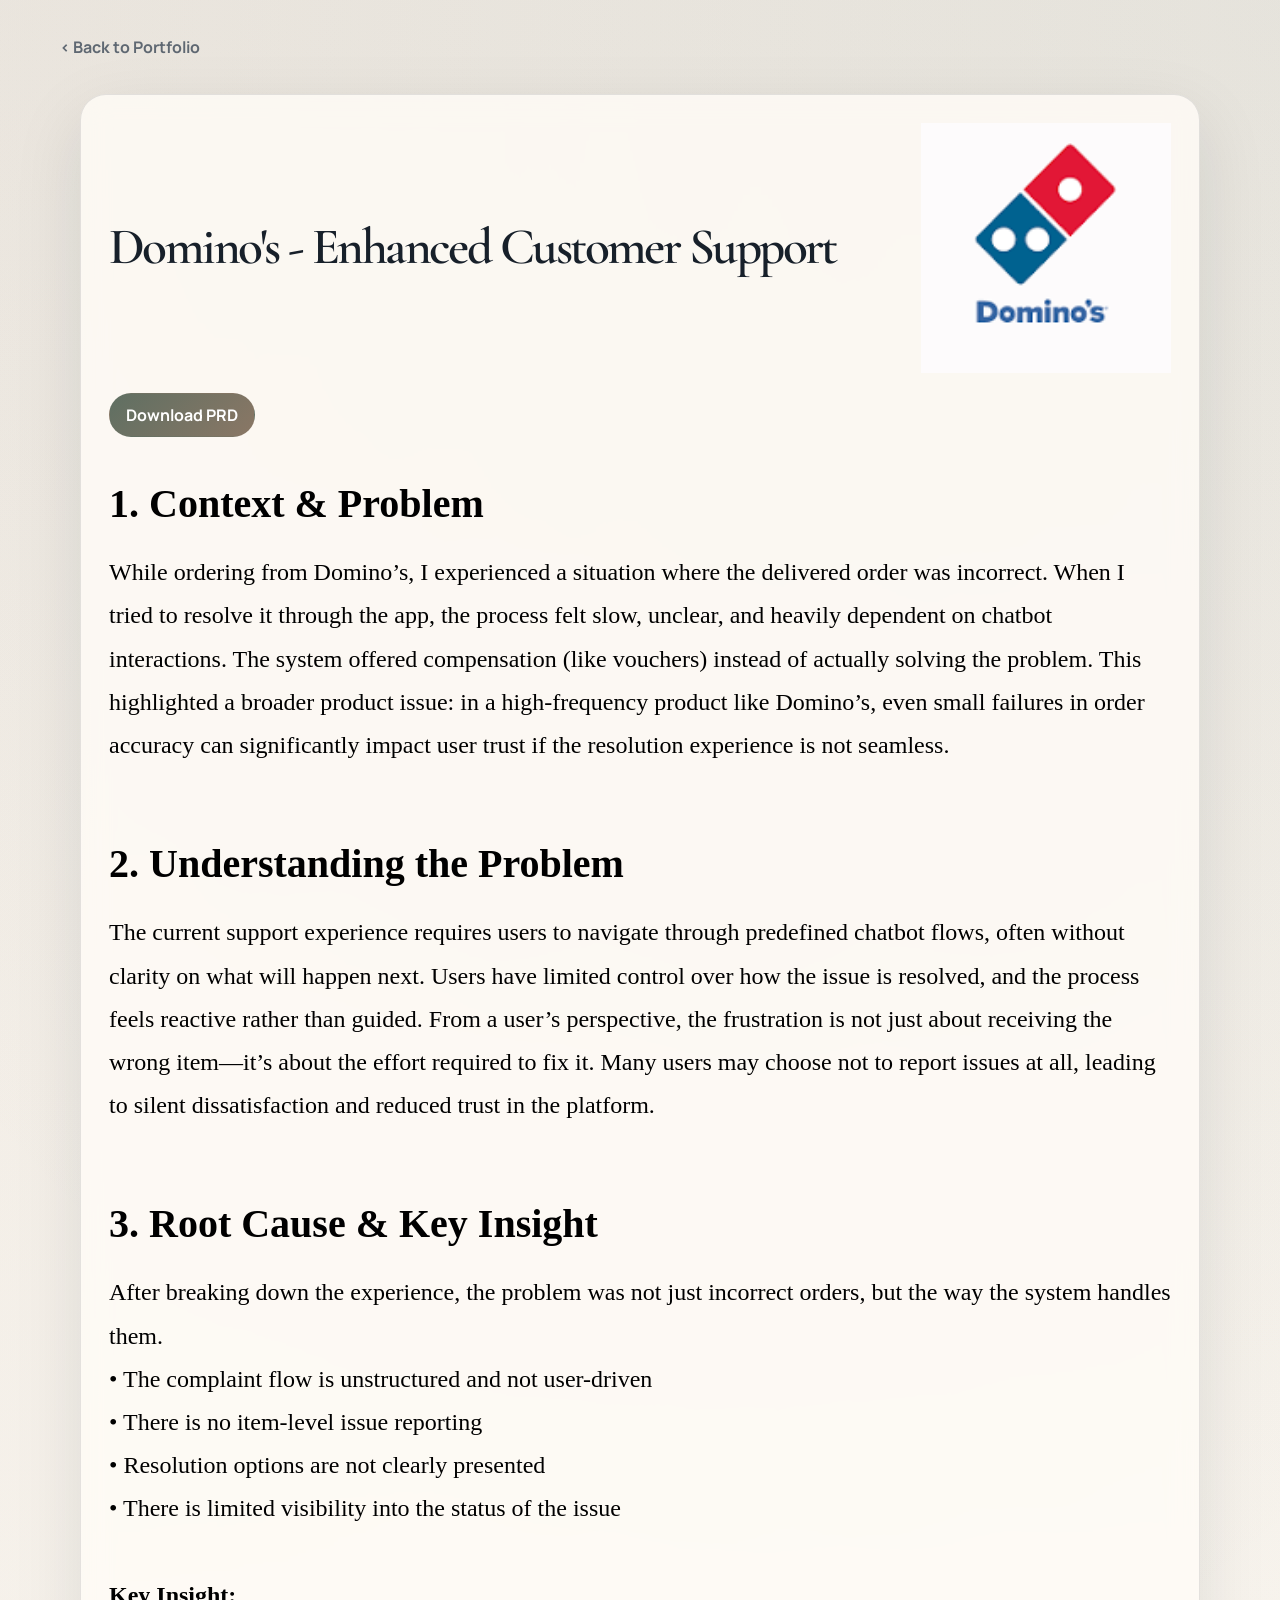
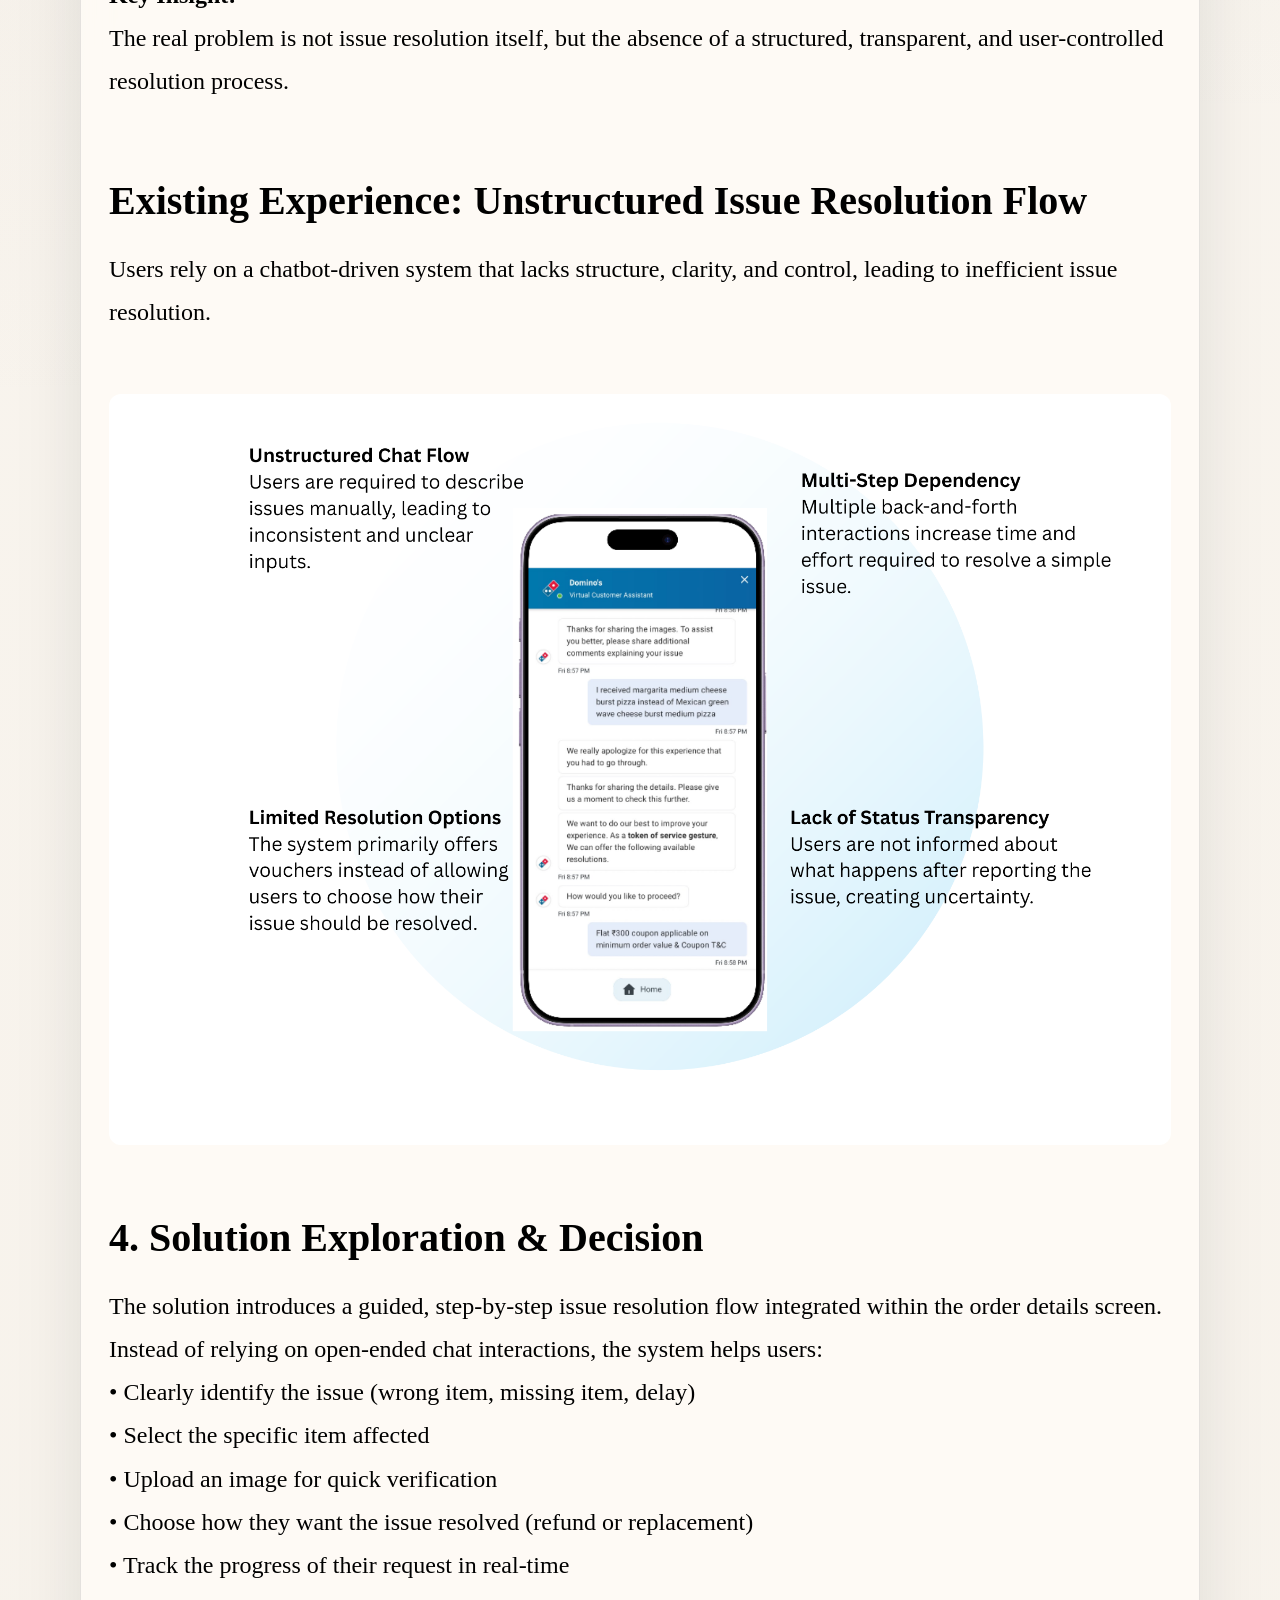
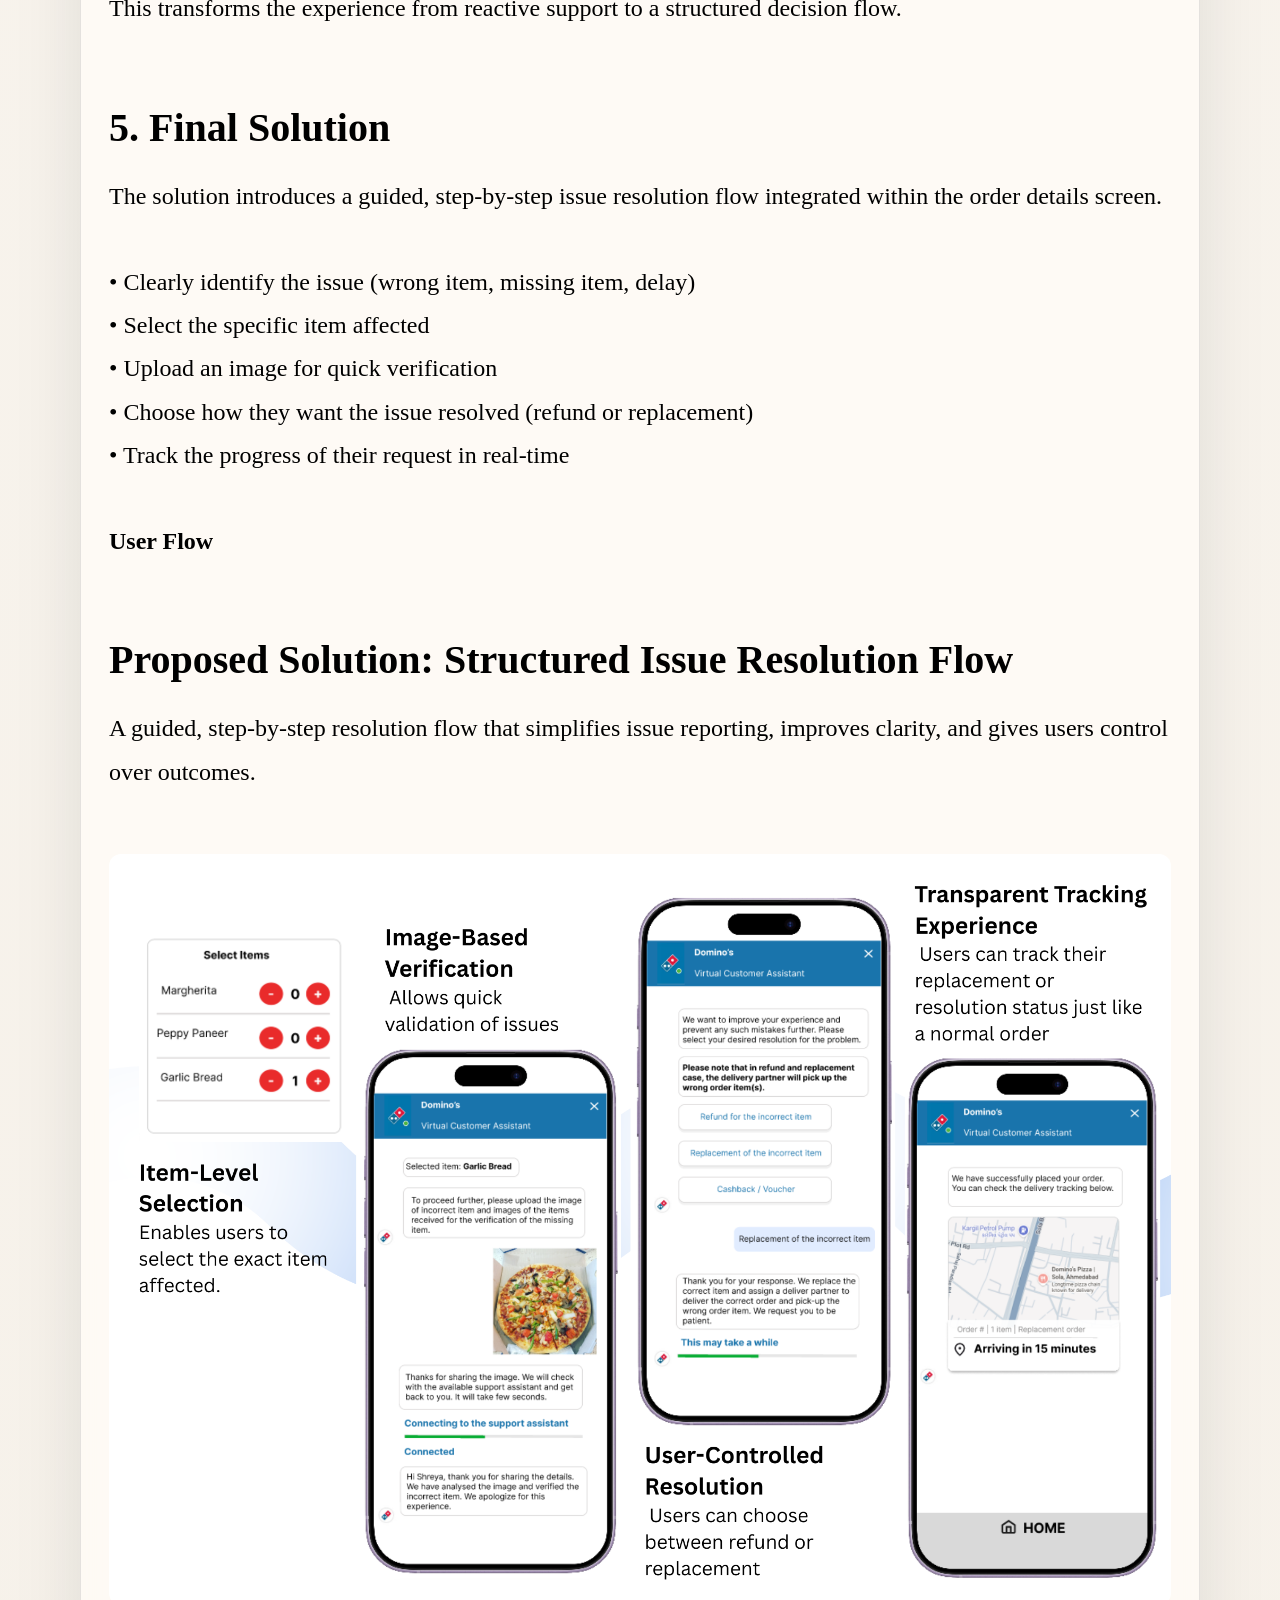
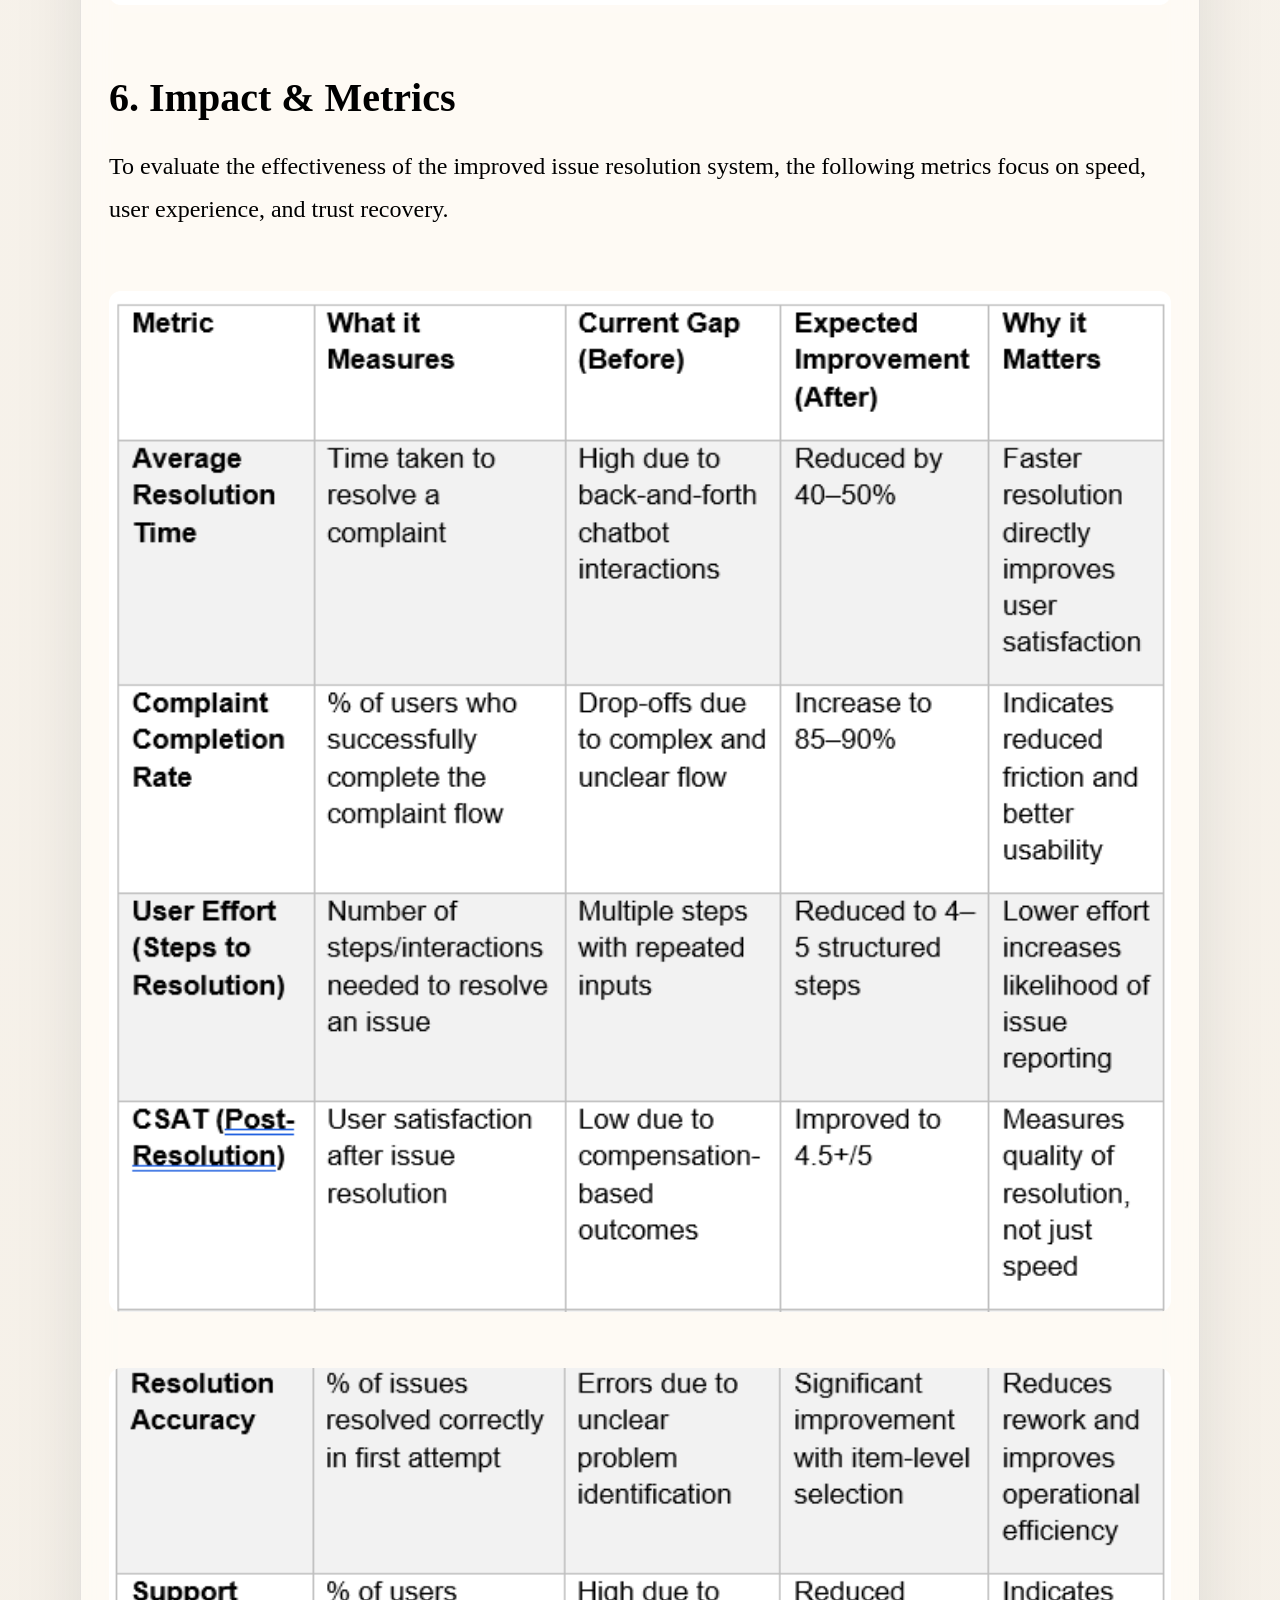
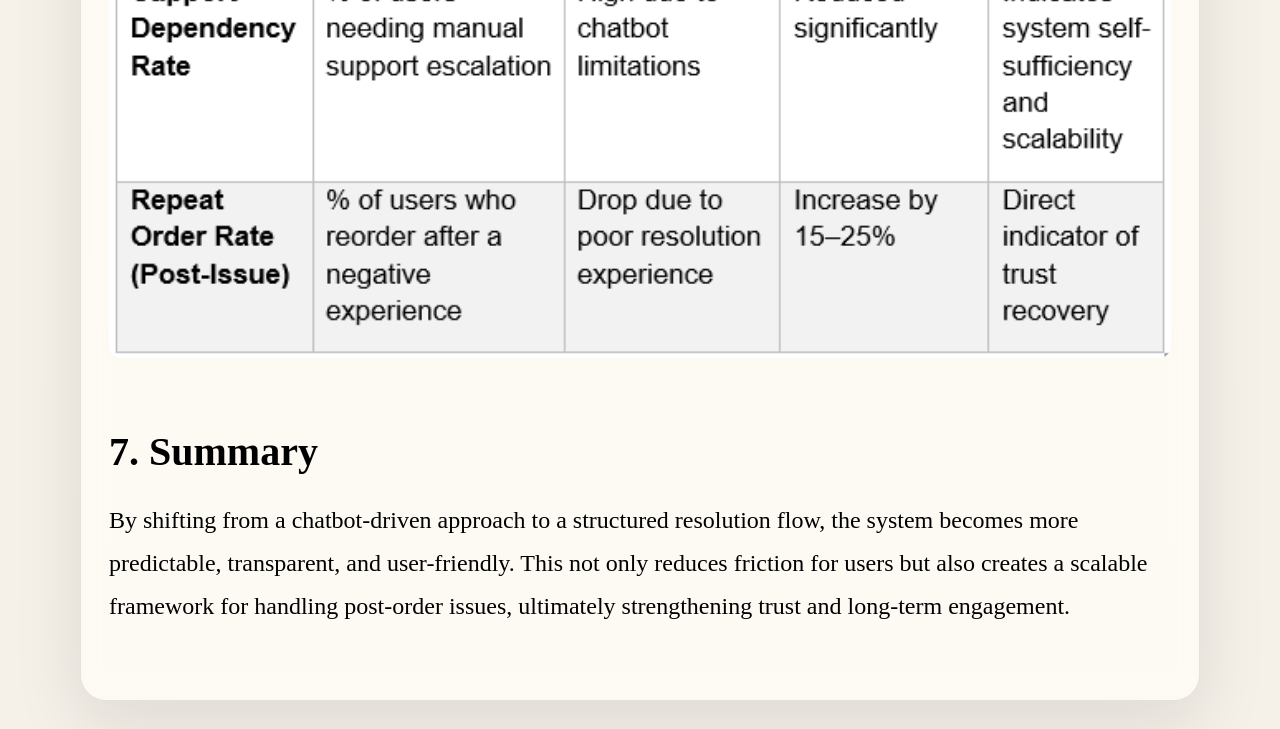
==== project.html @ b58e8860 "Add files via upload" ====
<!doctype html>
<html lang="en">
<head>
  <meta charset="UTF-8" />
  <meta name="viewport" content="width=device-width, initial-scale=1.0" />
  <meta name="description" content="Detailed project page for a portfolio project." />
  <title>Project Detail | Portfolio</title>
  <link rel="preconnect" href="https://fonts.googleapis.com">
  <link rel="preconnect" href="https://fonts.gstatic.com" crossorigin>
  <link href="https://fonts.googleapis.com/css2?family=Cormorant+Garamond:wght@500;600;700&family=Manrope:wght@400;500;600;700;800&display=swap" rel="stylesheet">
  <link rel="stylesheet" href="styles.css" />
</head>
<body class="detail-page">
  <header class="detail-header">
    <div class="container nav detail-nav">
      <a class="breadcrumb" href="index.html">&lt; Back to Portfolio</a>
    </div>
  </header>

  <main>
    <section class="detail-hero" id="detailHero">
      <div class="container detail-grid">
        <article class="detail-panel reveal">
          <div style="display:flex; align-items:center; justify-content:flex-start; gap:16px; flex-wrap:wrap;">
            <a id="detailGitHubTop" class="breadcrumb" href="#" target="_blank" rel="noreferrer" style="white-space:nowrap;">GitHub</a>
          </div>
          <div class="title-row">
            <h1 id="projectTitle">Project Title</h1>
            <img id="projectLogo" src="" alt="logo" />
          </div>
          <p class="detail-subtitle" id="projectSummary"></p>
          <div class="detail-image" id="projectImageWrap" aria-hidden="true"></div>
          <div class="detail-links">
            <a id="downloadPRD" class="primary" download>Download PRD</a>
          </div>
          <div id="caseStudyDraft" class="case-study-draft" hidden></div>

          <div class="detail-section">
            <h2>What It Delivered</h2>
            <ul class="detail-list" id="projectOutcomes"></ul>
          </div>

          <div class="detail-section">
            <div class="detail-links">
              <a id="detailDemo" class="primary" href="#" target="_blank" rel="noreferrer">Live Demo</a>
            </div>
          </div>
        </article>

        <aside class="detail-aside reveal">
          <div class="detail-sidebar-block">
            <p class="detail-label">Project Description</p>
            <p class="detail-subtitle" id="projectNotes"></p>
          </div>
          <div class="detail-sidebar-block">
            <p class="detail-label">Tech Stack</p>
            <div id="projectStack" class="detail-sidebar-list"></div>
          </div>
        </aside>
      </div>
    </section>
  </main>

  <div id="imageLightbox" class="lightbox" aria-hidden="true">
    <button class="lightbox-close" id="lightboxClose" type="button" aria-label="Close image viewer">×</button>
    <button class="lightbox-arrow lightbox-prev" id="lightboxPrev" type="button" aria-label="Previous image">‹</button>
    <figure class="lightbox-frame" id="lightboxFrame"></figure>
    <button class="lightbox-arrow lightbox-next" id="lightboxNext" type="button" aria-label="Next image">›</button>
  </div>

  <script src="data.js"></script>
  <script src="project-detail.js"></script>
</body>
</html>
---- styles.css ----
:root {
  --bg: #f5f0e8;
  --bg-alt: #ebe4d8;
  --panel: rgba(255, 252, 247, 0.82);
  --panel-solid: #fffdf9;
  --text: #17202a;
  --muted: #5f6872;
  --line: rgba(23, 32, 42, 0.11);
  --accent: #5f6f62;
  --accent-2: #8a7765;
  --accent-soft: rgba(95, 111, 98, 0.10);
  --shadow: 0 24px 70px rgba(23, 32, 42, 0.10);
  --radius: 26px;
  --radius-sm: 18px;
}

* {
  box-sizing: border-box;
}

html {
  scroll-behavior: smooth;
}

body {
  margin: 0;
  font-family: "Manrope", system-ui, sans-serif;
  color: var(--text);
  background:
    radial-gradient(circle at top left, rgba(138, 119, 101, 0.10), transparent 28%),
    radial-gradient(circle at top right, rgba(95, 111, 98, 0.10), transparent 24%),
    linear-gradient(180deg, #f9f5ef 0%, var(--bg) 100%);
}

a {
  color: inherit;
  text-decoration: none;
}

img {
  display: block;
  max-width: 100%;
}

.container {
  width: min(1160px, calc(100% - 32px));
  margin: 0 auto;
}

.narrow {
  width: min(900px, calc(100% - 32px));
}

.section {
  padding: 92px 0;
}

.alt {
  background:
    linear-gradient(180deg, rgba(255, 255, 255, 0.22), rgba(255, 255, 255, 0)),
    linear-gradient(180deg, rgba(95, 111, 98, 0.05), rgba(138, 119, 101, 0.04));
  border-top: 1px solid var(--line);
  border-bottom: 1px solid var(--line);
}

.site-header {
  position: sticky;
  top: 0;
  z-index: 20;
  backdrop-filter: blur(18px);
  background: rgba(250, 246, 240, 0.76);
  border-bottom: 1px solid var(--line);
}

.nav {
  display: flex;
  align-items: center;
  gap: 14px;
  min-height: 74px;
  position: relative;
}

.site-nav {
  display: flex;
  align-items: center;
  justify-content: flex-start;
  gap: 22px;
  color: var(--muted);
  font-size: 0.95rem;
  margin-right: auto;
}

.site-nav a:hover,
.text-link:hover,
.project-collection-cta:hover {
  color: var(--accent);
}

.nav-toggle {
  display: none;
  width: 44px;
  height: 44px;
  border: 1px solid var(--line);
  border-radius: 14px;
  background: rgba(255, 255, 255, 0.8);
  flex-direction: column;
  justify-content: center;
  gap: 4px;
  padding: 0 11px;
}

.nav-toggle span {
  display: block;
  height: 2px;
  background: var(--text);
  border-radius: 999px;
}

.hero {
  padding-top: 76px;
}

.hero-grid {
  display: grid;
  grid-template-columns: 1.15fr 0.85fr;
  gap: 28px;
  align-items: center;
}

.hero-copy h1,
.section h2,
.project-collection h3,
.detail-hero h1 {
  font-family: "Cormorant Garamond", Georgia, serif;
  font-weight: 600;
}

.hero-copy h1 {
  margin: 10px 0 14px;
  font-size: clamp(3rem, 6.4vw, 5.8rem);
  line-height: 0.9;
  letter-spacing: -0.05em;
}

.subtitle,
.lead,
.section-copy,
.detail-subtitle {
  color: var(--muted);
  line-height: 1.75;
}

.subtitle {
  font-size: 1.07rem;
  max-width: 62ch;
}

.hero-actions {
  display: grid;
  grid-template-columns: auto 1fr;
  gap: 14px;
  align-items: start;
  margin: 30px 0 22px;
}

.hero-actions-stack {
  display: grid;
  gap: 10px;
  align-self: end;
  padding-top: 10px;
}

.btn {
  display: inline-flex;
  align-items: center;
  justify-content: center;
  min-height: 48px;
  padding: 0 20px;
  border-radius: 999px;
  font-weight: 700;
  border: 1px solid transparent;
  transition: transform 180ms ease, box-shadow 180ms ease, border-color 180ms ease, background 180ms ease, color 180ms ease;
}

.btn:hover {
  transform: translateY(-1px);
  box-shadow: var(--shadow);
}

.btn-primary {
  color: white;
  background: linear-gradient(135deg, var(--accent), var(--accent-2));
}

.btn-secondary {
  background: rgba(255, 255, 255, 0.78);
  border-color: var(--line);
}

.hero-meta {
  list-style: none;
  padding: 0;
  margin: 0;
  display: flex;
  flex-wrap: wrap;
  gap: 12px;
  color: var(--muted);
}

.hero-meta li,
.pill {
  padding: 10px 14px;
  border: 1px solid var(--line);
  border-radius: 999px;
  background: rgba(255, 255, 255, 0.74);
}

.panel-card,
.contact-card,
.skill-card,
.project-card,
.timeline-item,
.cert-card,
.project-collection {
  background: var(--panel);
  border: 1px solid var(--line);
  box-shadow: var(--shadow);
  backdrop-filter: blur(14px);
}

.panel-card {
  border-radius: var(--radius);
  padding: 28px;
}

.panel-label,
.detail-label{
  margin: 0 0 12px;
  font-size: 0.76rem;
  font-weight: 800;
  text-transform: uppercase;
  letter-spacing: 0.14em;
  color: var(--accent);
}

.highlight-list {
  display: grid;
  gap: 14px;
}

.highlight-item {
  padding: 16px 18px;
  border-radius: 18px;
  background: rgba(255, 255, 255, 0.7);
  border: 1px solid var(--line);
}

.highlight-item strong {
  display: block;
  margin-bottom: 5px;
}

.section h2 {
  margin: 0;
  font-size: clamp(2rem, 3vw, 3rem);
  letter-spacing: -0.05em;
}

.section-heading {
  display: flex;
  align-items: end;
  justify-content: space-between;
  gap: 16px;
  margin-bottom: 28px;
}

.skills-grid,
.certifications-grid {
  display: grid;
  grid-template-columns: repeat(3, minmax(0, 1fr));
  gap: 20px;
}

.skill-card {
  border-radius: var(--radius);
  padding: 24px;
}

.skill-card h3 {
  margin: 0 0 10px;
  font-family: "Cormorant Garamond", Georgia, serif;
  font-size: 1.7rem;
}

.chip-list {
  display: flex;
  flex-wrap: wrap;
  gap: 10px;
  margin-top: 16px;
}

.project-collections {
  display: grid;
  gap: 24px;
}

.case-study-wrap {
  display: grid;
}

.case-study-card {
  border-radius: calc(var(--radius) + 2px);
  overflow: hidden;
  background: var(--panel);
  border: 1px solid var(--line);
  box-shadow: var(--shadow);
  display: grid;
  grid-template-columns: 1.1fr 0.9fr;
}

.case-study-media {
  min-height: 320px;
  background:
    linear-gradient(135deg, rgba(95, 111, 98, 0.18), rgba(138, 119, 101, 0.18)),
    linear-gradient(135deg, rgba(255, 255, 255, 0.22), rgba(255, 255, 255, 0));
}

.case-study-media img {
  width: 100%;
  height: 100%;
  object-fit: cover;
}

.case-study-body {
  padding: 28px;
  display: grid;
  align-content: start;
  gap: 14px;
}

.project-collection {
  border-radius: calc(var(--radius) + 2px);
  padding: 22px;
}

.project-collection-collapsed .projects-grid {
  display: none;
}

.project-collection-head {
  display: grid;
  grid-template-columns: 1fr auto;
  gap: 18px;
  align-items: start;
  margin-bottom: 20px;
}

.project-collection h3 {
  margin: 6px 0 8px;
  font-size: clamp(1.8rem, 2.4vw, 2.3rem);
  letter-spacing: -0.03em;
}

.project-collection-cta {
  display: inline-flex;
  align-items: center;
  justify-content: center;
  align-self: center;
  justify-self: end;
  padding: 11px 16px;
  border-radius: 999px;
  border: 1px solid var(--line);
  background: rgba(255, 255, 255, 0.72);
  color: var(--text);
  font-weight: 700;
  white-space: nowrap;
  cursor: pointer;
}

.projects-grid {
  display: grid;
  grid-template-columns: repeat(3, minmax(0, 1fr));
  gap: 18px;
}

.project-card {
  border-radius: var(--radius);
  overflow: hidden;
  display: flex;
  flex-direction: column;
  cursor: pointer;
  transition: transform 180ms ease, box-shadow 180ms ease, border-color 180ms ease;
}

.project-card.is-hidden {
  display: none;
}

.project-card:hover {
  transform: translateY(-4px);
  box-shadow: 0 28px 72px rgba(23, 32, 42, 0.14);
  border-color: rgba(95, 111, 98, 0.24);
}

.project-media {
  aspect-ratio: 16 / 9;
  background:
    linear-gradient(135deg, rgba(95, 111, 98, 0.18), rgba(138, 119, 101, 0.18)),
    linear-gradient(135deg, rgba(255, 255, 255, 0.22), rgba(255, 255, 255, 0));
  border-bottom: 1px solid var(--line);
}

.project-media img {
  width: 100%;
  height: 100%;
  object-fit: cover;
}

.project-media video {
  width: 100%;
  height: 100%;
  object-fit: cover;
}

.project-body {
  padding: 20px;
  display: grid;
  gap: 14px;
}

.project-body-top {
  display: grid;
  gap: 10px;
}

.project-body h3 {
  margin: 0;
  font-family: "Cormorant Garamond", Georgia, serif;
  font-size: 1.75rem;
  line-height: 0.95;
}

.project-links {
  display: flex;
  flex-wrap: wrap;
  gap: 12px;
  margin-top: auto;
}

.project-links a {
  font-weight: 700;
  color: var(--accent);
}

.timeline {
  display: grid;
  gap: 18px;
  position: relative;
}

.timeline::before {
  content: "";
  position: absolute;
  top: 10px;
  bottom: 10px;
  left: 18px;
  width: 1px;
  background: linear-gradient(180deg, transparent, rgba(95, 111, 98, 0.35), transparent);
}

.timeline-item {
  border-radius: var(--radius);
  padding: 24px 24px 24px 52px;
  position: relative;
}

.timeline-item::before {
  content: "";
  position: absolute;
  left: 12px;
  top: 30px;
  width: 13px;
  height: 13px;
  border-radius: 50%;
  background: linear-gradient(135deg, var(--accent), var(--accent-2));
  box-shadow: 0 0 0 6px rgba(95, 111, 98, 0.10);
}

.timeline-top {
  display: flex;
  justify-content: space-between;
  gap: 14px;
  align-items: start;
  margin-bottom: 10px;
}

.timeline-top h3,
.timeline-top p {
  margin: 0;
}

.timeline-top h3 {
  font-family: "Cormorant Garamond", Georgia, serif;
  font-size: 1.6rem;
}

.timeline-top .meta {
  color: var(--muted);
  font-size: 0.94rem;
}

.timeline-item ul {
  margin: 14px 0 0;
  padding-left: 18px;
  color: var(--muted);
  line-height: 1.75;
}

.cert-card {
  border-radius: var(--radius);
  padding: 22px;
  display: grid;
  gap: 10px;
  min-height: 170px;
}

.cert-card h3 {
  margin: 0;
  font-family: "Cormorant Garamond", Georgia, serif;
  font-size: 1.8rem;
  line-height: 1;
}

.cert-year {
  align-self: end;
  width: fit-content;
  padding: 8px 12px;
  border-radius: 999px;
  background: rgba(95, 111, 98, 0.10);
  color: var(--accent);
  font-weight: 700;
}

.contact-grid {
  display: grid;
  grid-template-columns: 1fr 1fr;
  gap: 20px;
  align-items: start;
}

.contact-card {
  border-radius: var(--radius);
  padding: 24px;
  display: grid;
  gap: 14px;
}

.contact-card a {
  font-weight: 700;
  color: var(--text);
}

.contact-card a:hover {
  color: var(--accent);
}

.site-footer {
  padding: 26px 0 40px;
}

.footer-inner {
  display: flex;
  justify-content: space-between;
  gap: 16px;
  color: var(--muted);
  border-top: 1px solid var(--line);
  padding-top: 20px;
}

.detail-page {
  min-height: 100vh;
}

.detail-header {
  padding: 10px 0 0;
}

.detail-nav {
  justify-content: flex-start;
}

.breadcrumb {
  display: inline-flex;
  align-items: center;
  gap: 8px;
  color: var(--muted);
  font-weight: 700;
}

.breadcrumb:hover {
  color: var(--accent);
}

.detail-hero {
  padding: 10px 0 28px;
}

.detail-grid {
  display: grid;
  grid-template-columns: 1.2fr 0.8fr;
  gap: 22px;
  align-items: start;
}

body.case-study-mode .detail-grid {
  grid-template-columns: 1fr;
  width: min(1120px, calc(100% - 32px));
  margin: 0 auto;
}

body.case-study-mode .detail-panel {
  width: 100%;
}

body.case-study-mode .detail-aside {
  display: none;
}

.case-study-shell {
  width: min(980px, calc(100% - 32px));
}

.case-study-detail-card {
  border-radius: calc(var(--radius) + 4px);
  background: var(--panel);
  border: 1px solid var(--line);
  box-shadow: var(--shadow);
  backdrop-filter: blur(14px);
  padding: 34px;
  display: grid;
  gap: 22px;
}

.case-study-detail-head {
  display: flex;
  align-items: start;
  justify-content: space-between;
  gap: 20px;
  flex-wrap: wrap;
}

.case-study-detail-head h1 {
  margin: 10px 0 0;
  font-family: "Cormorant Garamond", Georgia, serif;
  font-size: clamp(2.7rem, 4vw, 4.8rem);
  line-height: 0.94;
  letter-spacing: -0.05em;
}

.title-row {
  display: flex;
  align-items: center;
  justify-content: space-between;
}

#projectLogo {
  height: 250px;   /* adjust */
  width: 250px;
}

.case-study-preview {
  border-radius: 24px;
  overflow: hidden;
  border: 1px solid var(--line);
  background: linear-gradient(135deg, rgba(95, 111, 98, 0.12), rgba(138, 119, 101, 0.12));
  min-height: 340px;
}

.case-study-preview img,
.case-study-preview iframe {
  width: 100%;
  display: block;
}

.case-study-preview img {
  height: auto;
}

.case-study-preview iframe,
.case-study-document {
  height: 72vh;
  border: 0;
  background: white;
}

.case-study-copy {
  display: grid;
  gap: 18px;
}

.case-study-block h2 {
  margin: 0 0 8px;
  font-family: "Manrope", system-ui, sans-serif;
  font-size: 1.15rem;
}

.detail-panel,
.detail-aside {
  background: var(--panel);
  border: 1px solid var(--line);
  box-shadow: var(--shadow);
  backdrop-filter: blur(14px);
  border-radius: var(--radius);
}

.detail-panel {
  padding: 28px;
}

.detail-aside {
  padding: 22px;
}

.detail-hero h1 {
  margin: 12px 0 14px;
  font-size: clamp(2.4rem, 4vw, 4.4rem);
  line-height: 0.94;
  letter-spacing: -0.05em;
}

.detail-image {
  aspect-ratio: 16 / 9;
  border-radius: 20px;
  overflow: hidden;
  background: linear-gradient(135deg, rgba(95, 111, 98, 0.18), rgba(138, 119, 101, 0.18));
  border: 1px solid var(--line);
  margin-bottom: 22px;
}

.detail-image-button {
  width: 100%;
  padding: 0;
  cursor: zoom-in;
  border: 0;
  background: transparent;
  display: block;
}

.detail-image-button img {
  border: 0;
}

.detail-image-button video {
  width: 100%;
  height: 100%;
  object-fit: cover;
}

.detail-image img {
  width: 100%;
  height: 100%;
  object-fit: cover;
}

.case-study-draft {
  padding: 0;
  border-radius: 0;
  background: transparent;
  border: none;
  margin-top: 10px;
}

.case-study-draft-grid {
  display: grid;
  gap: 16px;
}

.case-study-draft-block h2 {
  font-family: "Times New Roman", Times, serif;
  font-size: 2.5rem;       /* increase if you want */
  font-weight: 700;
  color: #000;
  margin-bottom: 10px;
}

.case-study-draft-block p {
  font-family: "Times New Roman", Times, serif;
  font-size: 1.5rem;
  line-height: 1.8;
  color: #000;
  white-space: pre-line;
}

.case-study-image-block {
  margin: 20px 0;
}

.case-study-image-block img {
  width: 100%;
  border-radius: 12px;
}

.image-caption {
  font-size: 0.9rem;
  color: #666;
  margin-top: 6px;
  text-align: center;
}

.detail-section {
  margin-top: 20px;
}

.detail-section h2 {
  margin-bottom: 12px;
  font-size: 1.2rem;
  font-family: "Manrope", system-ui, sans-serif;
}

.detail-list {
  margin: 0;
  padding-left: 18px;
  color: var(--muted);
  line-height: 1.75;
}

.detail-links {
  display: flex;
  flex-wrap: wrap;
  gap: 12px;
  margin-top: 20px;
}

.detail-links a {
  display: inline-flex;
  align-items: center;
  justify-content: center;
  min-height: 44px;
  padding: 0 16px;
  border-radius: 999px;
  border: 1px solid var(--line);
  background: rgba(255, 255, 255, 0.72);
  color: var(--text);
  font-weight: 700;
}

.detail-links a.primary {
  color: white;
  background: linear-gradient(135deg, var(--accent), var(--accent-2));
  border-color: transparent;
}

.detail-sidebar-block + .detail-sidebar-block {
  margin-top: 18px;
}

.detail-sidebar-list {
  display: flex;
  flex-wrap: wrap;
  gap: 10px;
}

.lightbox {
  position: fixed;
  inset: 0;
  display: none;
  align-items: center;
  justify-content: center;
  gap: 16px;
  padding: 20px;
  background: rgba(15, 23, 42, 0.84);
  z-index: 80;
}

.lightbox.is-open {
  display: flex;
}

.lightbox-frame {
  width: min(100%, 1100px);
  max-height: 88vh;
  margin: 0;
  display: grid;
  place-items: center;
}

.lightbox-frame img {
  max-width: 100%;
  max-height: 88vh;
  object-fit: contain;
  border-radius: 18px;
  box-shadow: 0 30px 90px rgba(0, 0, 0, 0.45);
}

.lightbox-frame video {
  max-width: 100%;
  max-height: 88vh;
  border-radius: 18px;
  box-shadow: 0 30px 90px rgba(0, 0, 0, 0.45);
}

.lightbox-close,
.lightbox-arrow {
  position: absolute;
  border: 0;
  background: rgba(255, 255, 255, 0.14);
  color: white;
  backdrop-filter: blur(12px);
  cursor: pointer;
}

.lightbox-close {
  top: 18px;
  left: 18px;
  width: 42px;
  height: 42px;
  border-radius: 999px;
  font-size: 1.6rem;
  line-height: 1;
}

.lightbox-arrow {
  top: 50%;
  transform: translateY(-50%);
  width: 48px;
  height: 84px;
  border-radius: 18px;
  font-size: 2rem;
  line-height: 1;
}

.lightbox-prev {
  left: 18px;
}

.lightbox-next {
  right: 18px;
}

.reveal {
  opacity: 0;
  transform: translateY(16px);
  transition: opacity 600ms ease, transform 600ms ease;
}

.reveal.is-visible {
  opacity: 1;
  transform: translateY(0);
}

@media (max-width: 1080px) {
  .skills-grid,
  .certifications-grid,
  .projects-grid {
    grid-template-columns: repeat(2, minmax(0, 1fr));
  }

  .hero-grid,
  .contact-grid,
  .detail-grid,
  .case-study-card {
    grid-template-columns: 1fr;
  }

  body.case-study-mode .detail-grid {
    width: calc(100% - 24px);
  }

  .case-study-shell {
    width: calc(100% - 24px);
  }

  .case-study-detail-card {
    padding: 24px;
  }

  .case-study-preview iframe,
  .case-study-document {
    height: 60vh;
  }

  .lightbox {
    padding: 14px;
  }

  .lightbox-arrow {
    width: 42px;
    height: 72px;
  }
}

@media (max-width: 760px) {
  .section {
    padding: 74px 0;
  }

  .nav-toggle {
    display: inline-flex;
    margin-left: auto;
  }

  .site-nav {
    position: absolute;
    top: 74px;
    left: 16px;
    right: 500px;
    display: none;
    flex-direction: column;
    align-items: flex-end;  
    text-align: left;   
    gap: 14px;
    padding: 18px;
    border-radius: 20px;
    background: rgba(252, 248, 242, 0.96);
    border: 1px solid var(--line);
    box-shadow: var(--shadow);
  }

  .site-nav.open {
    display: flex;
  }

  .hero-actions {
    grid-template-columns: 1fr;
  }

  .project-collection-head,
  .timeline-top,
  .section-heading,
  .footer-inner {
    flex-direction: column;
    align-items: start;
  }

  .project-collection-head {
    grid-template-columns: 1fr;
  }

  .project-collection-cta {
    justify-self: start;
  }

  .skills-grid,
  .certifications-grid,
  .projects-grid {
    grid-template-columns: 1fr;
  }

  .timeline::before {
    left: 14px;
  }

  .timeline-item {
    padding-left: 44px;
  }
}
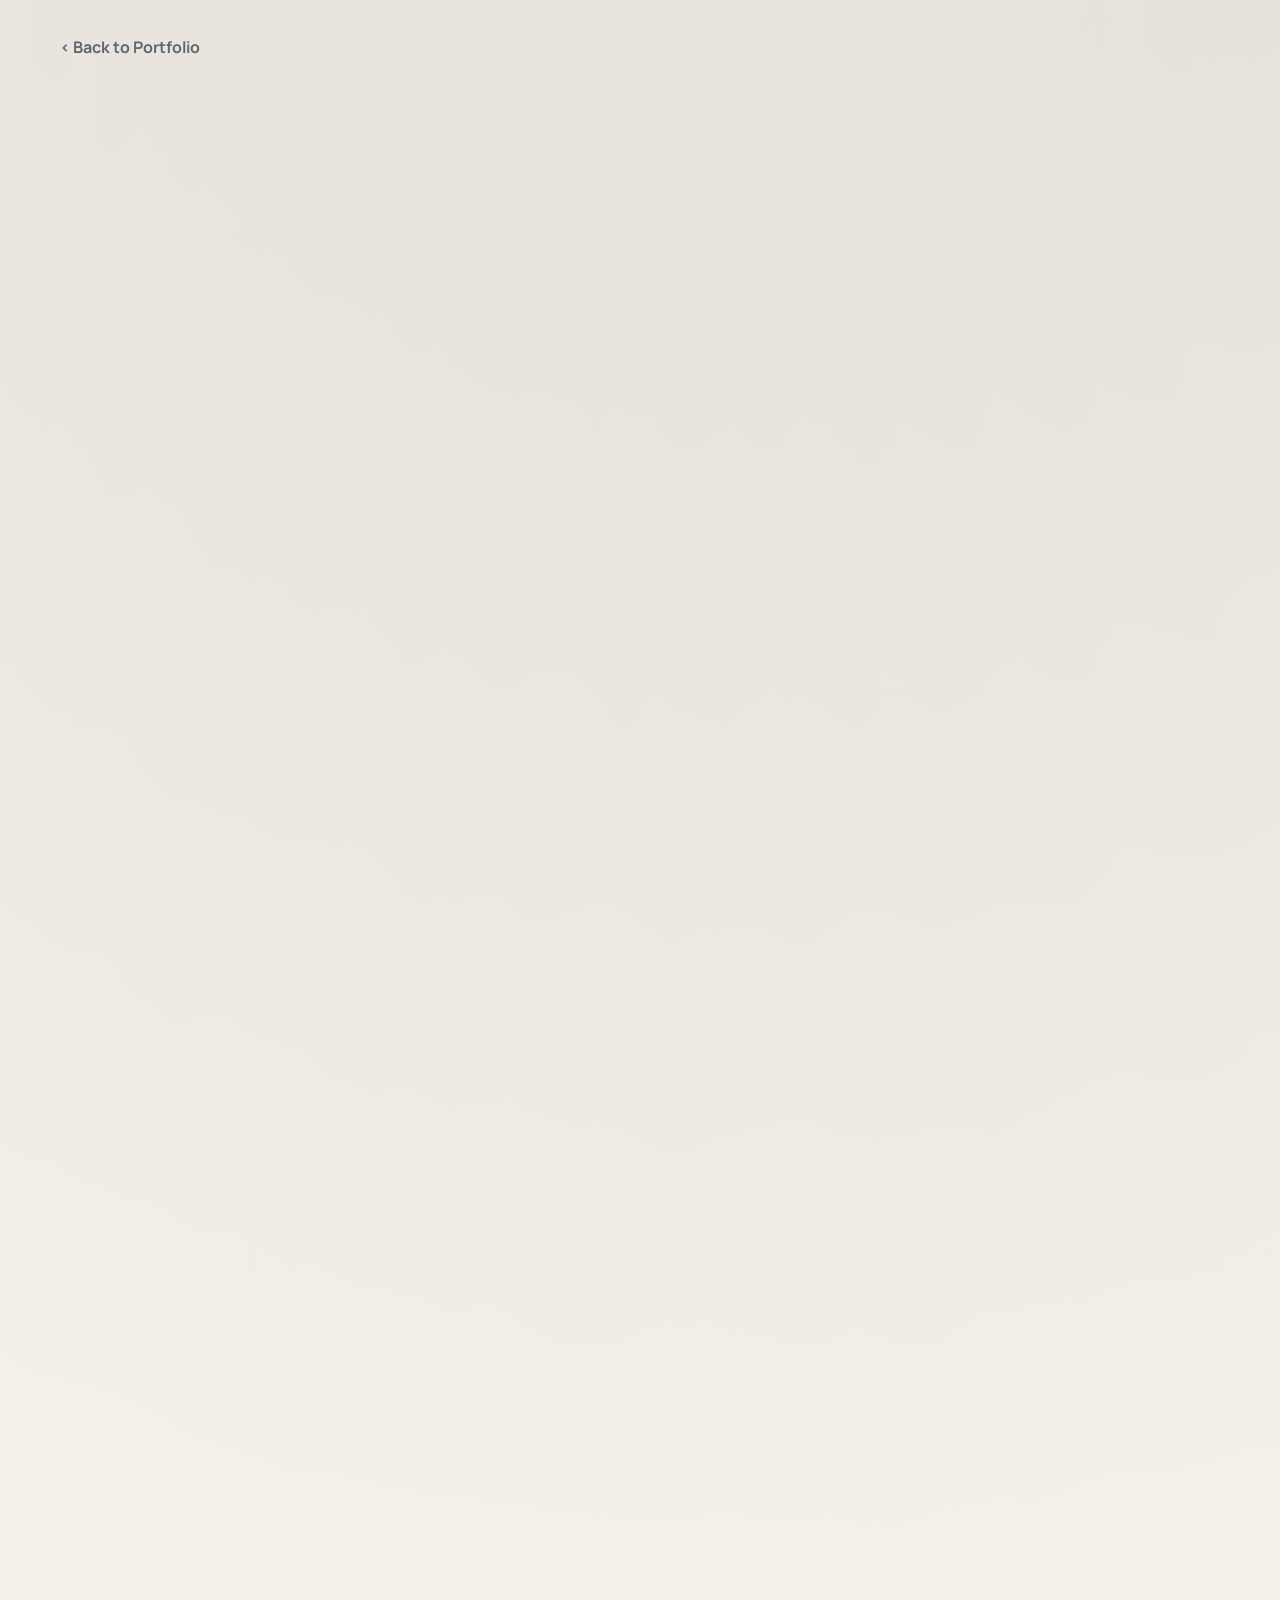
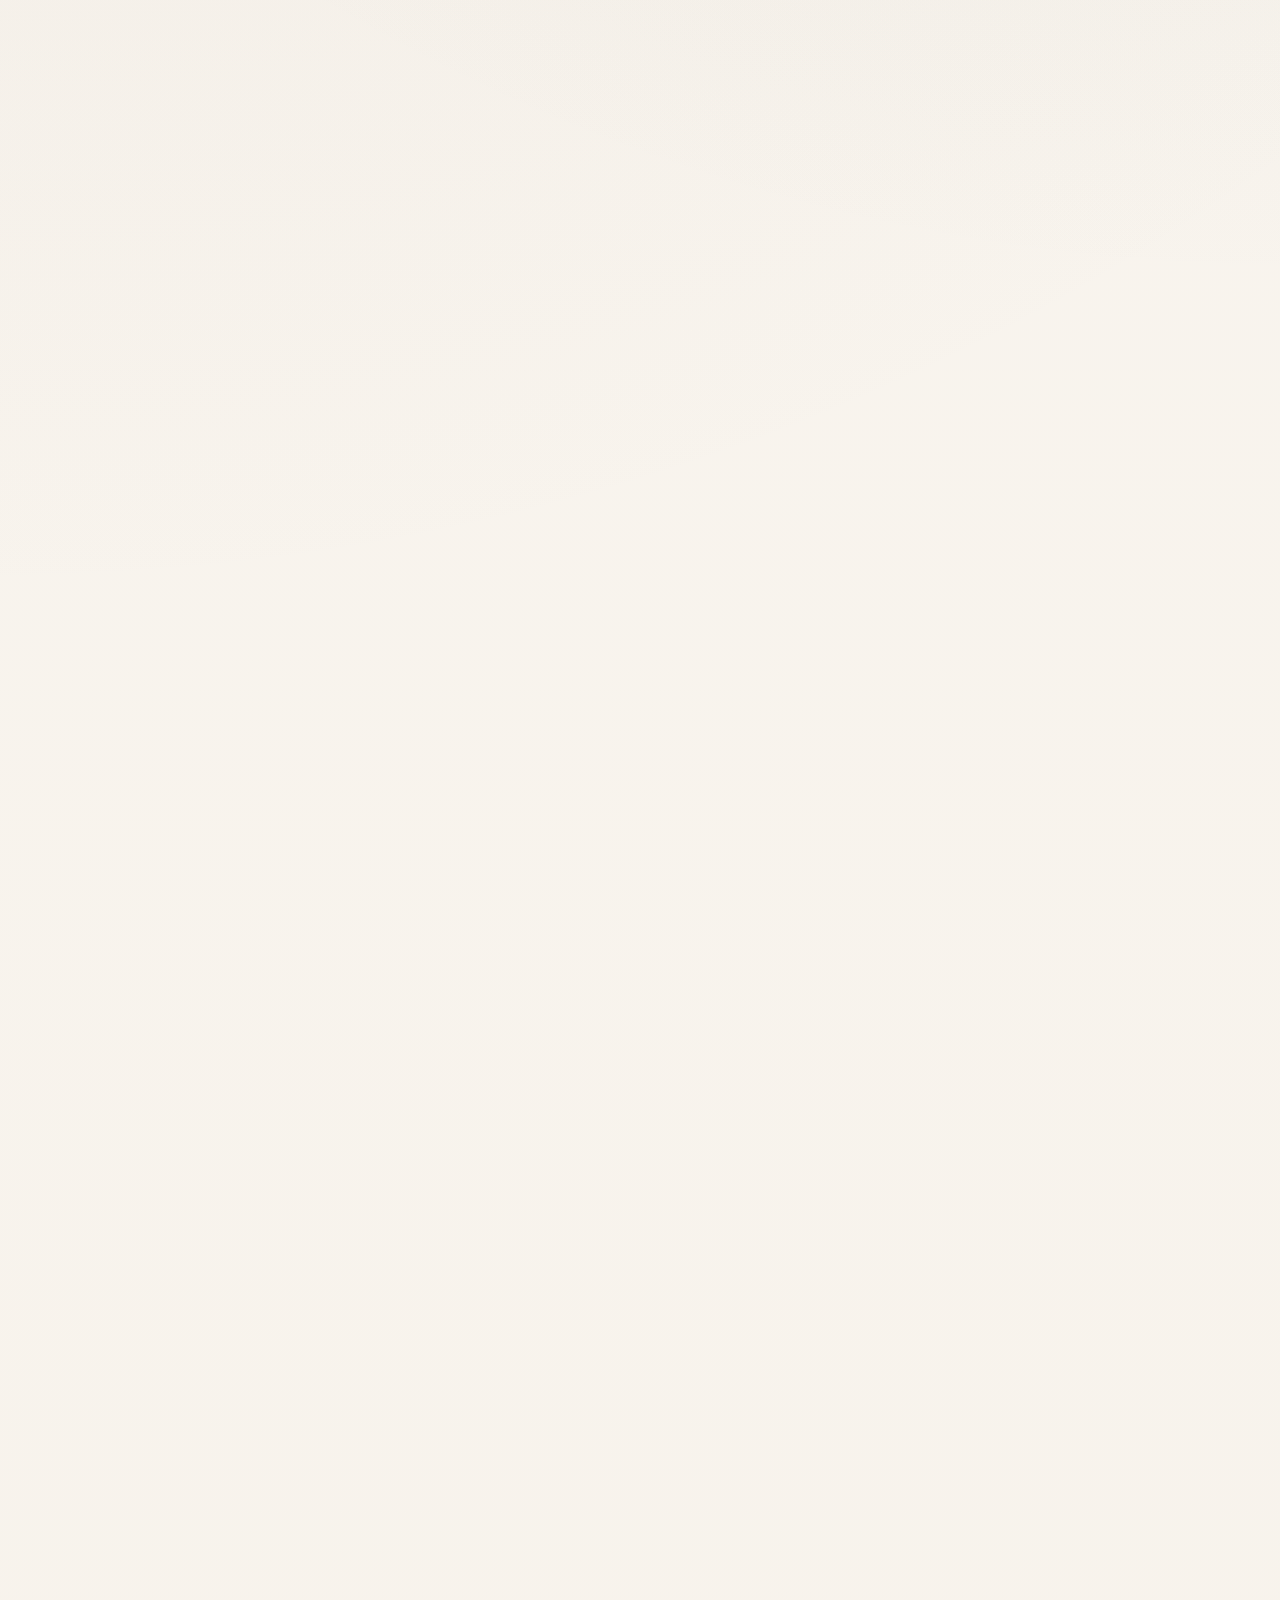
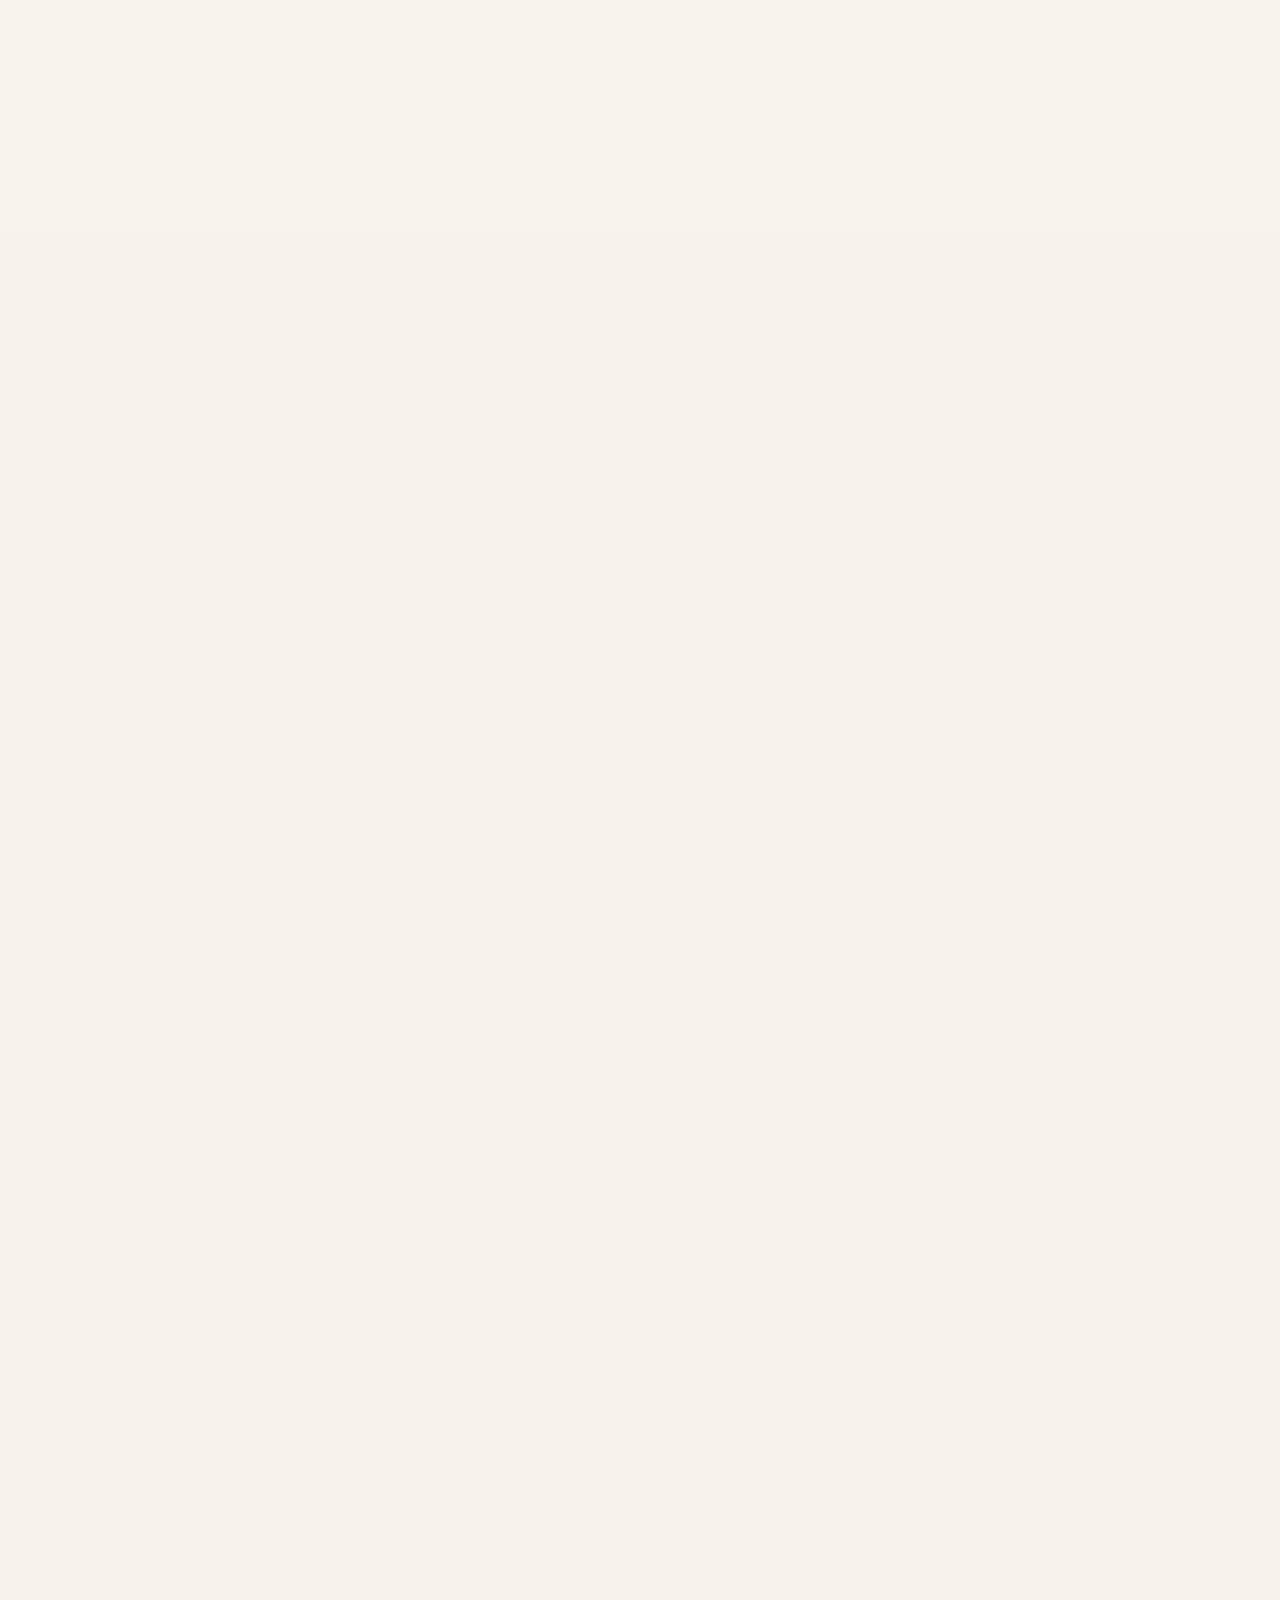
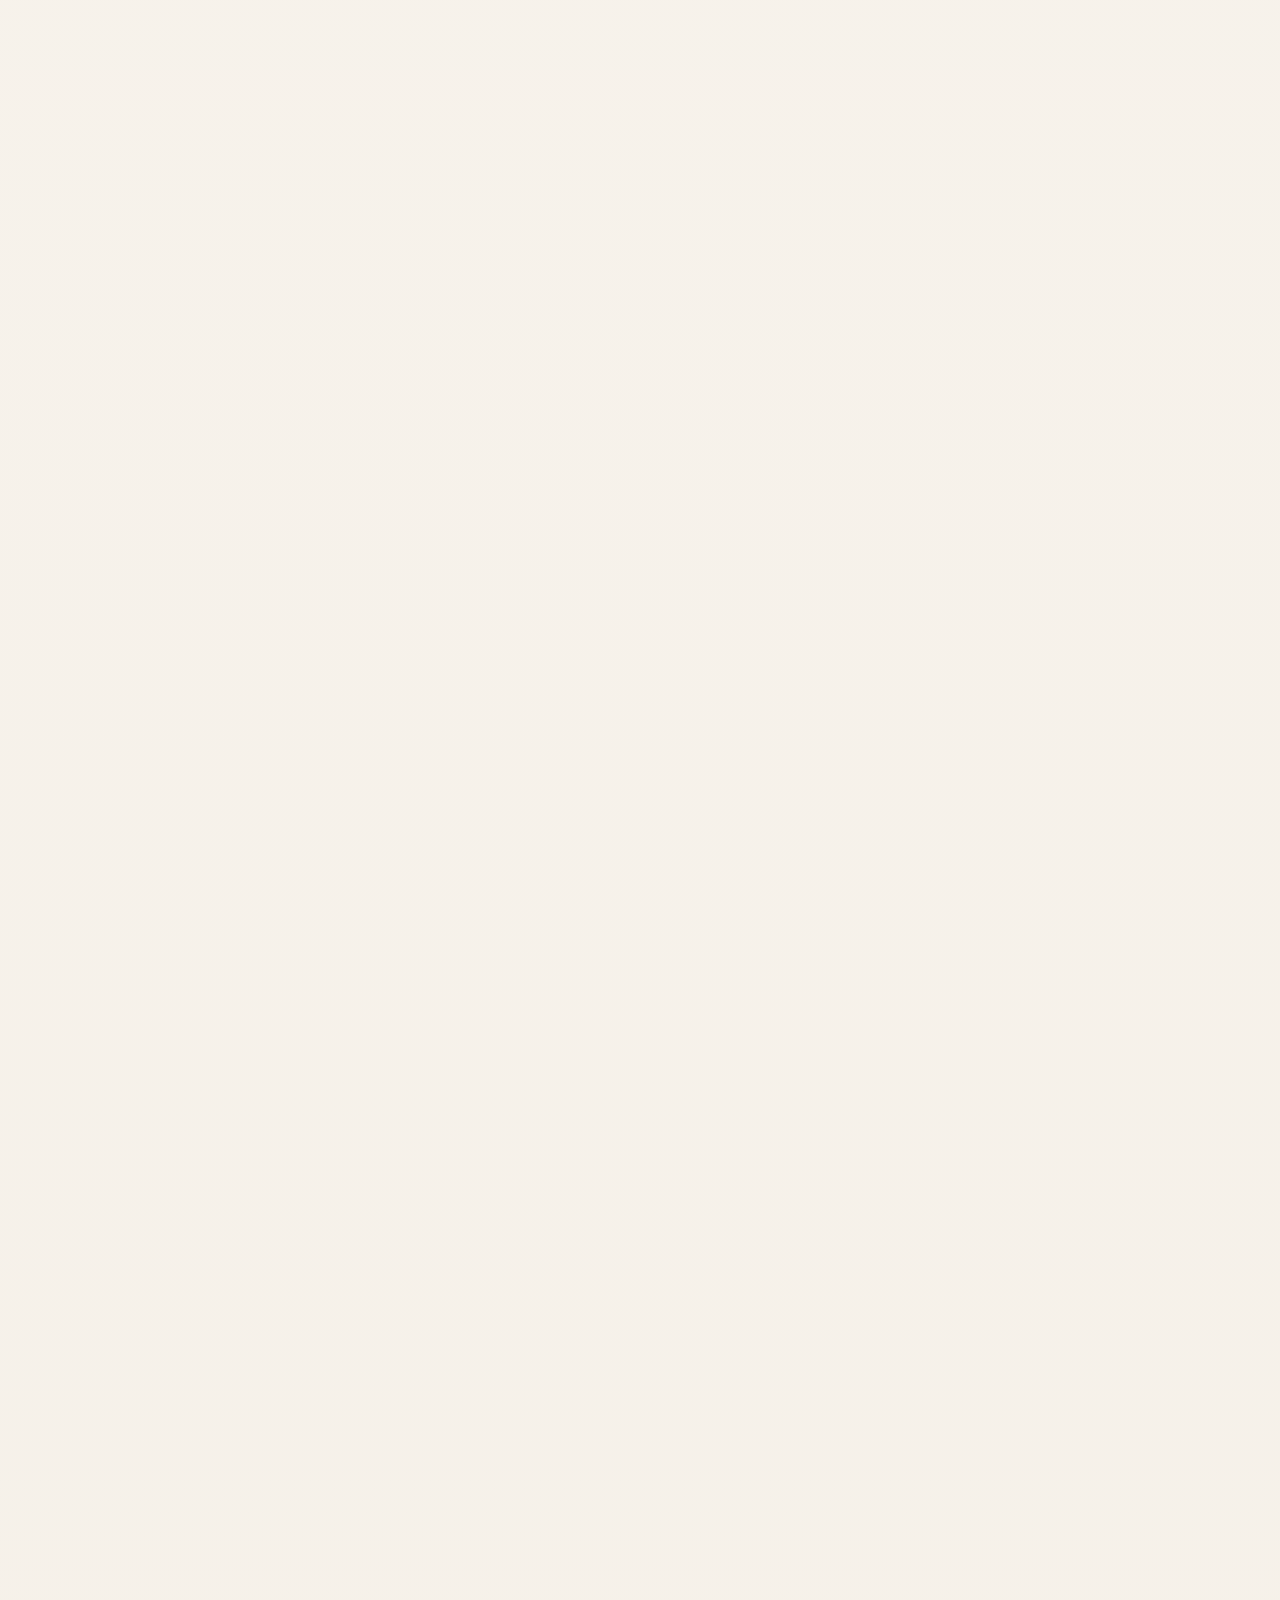
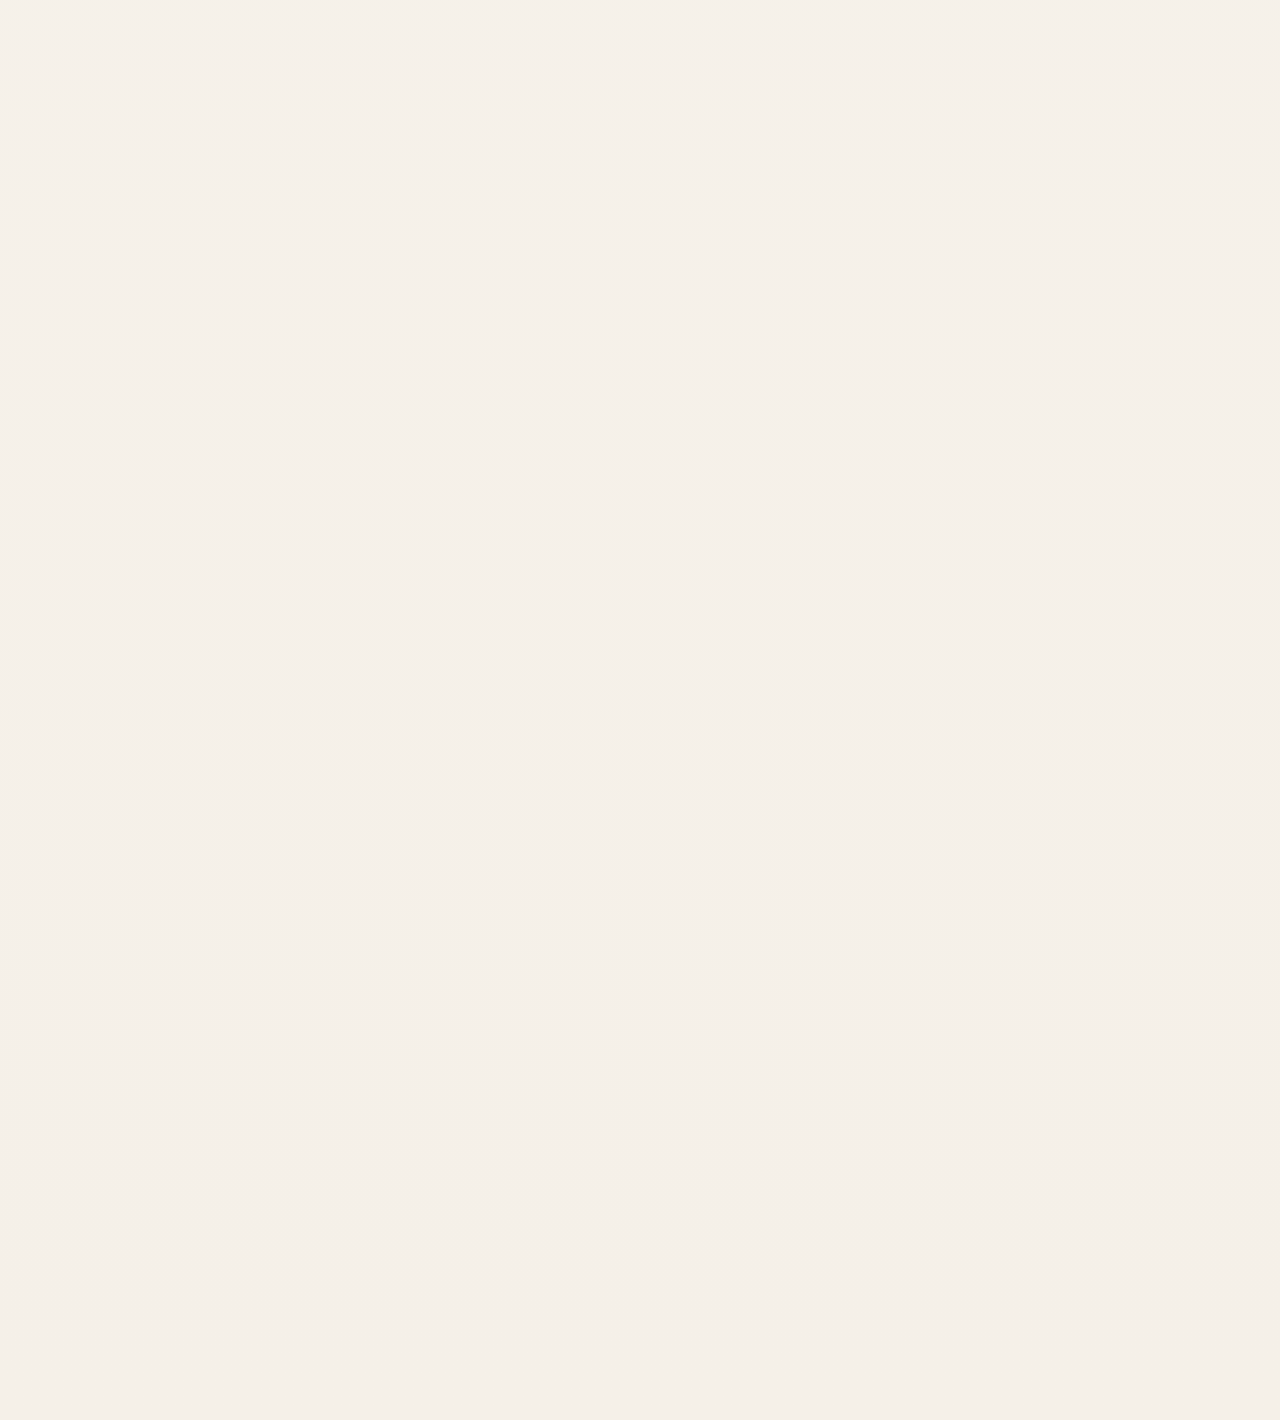
==== commit bc99c18d: "Update project.html" ====
--- a/project.html
+++ b/project.html
@@ -68,7 +68,7 @@
     <button class="lightbox-arrow lightbox-next" id="lightboxNext" type="button" aria-label="Next image">›</button>
   </div>
 
-  <script src="data.js"></script>
-  <script src="project-detail.js"></script>
+  <script src="data.js" defer></script>
+  <script src="project-detail.js" defer></script>
 </body>
 </html>
